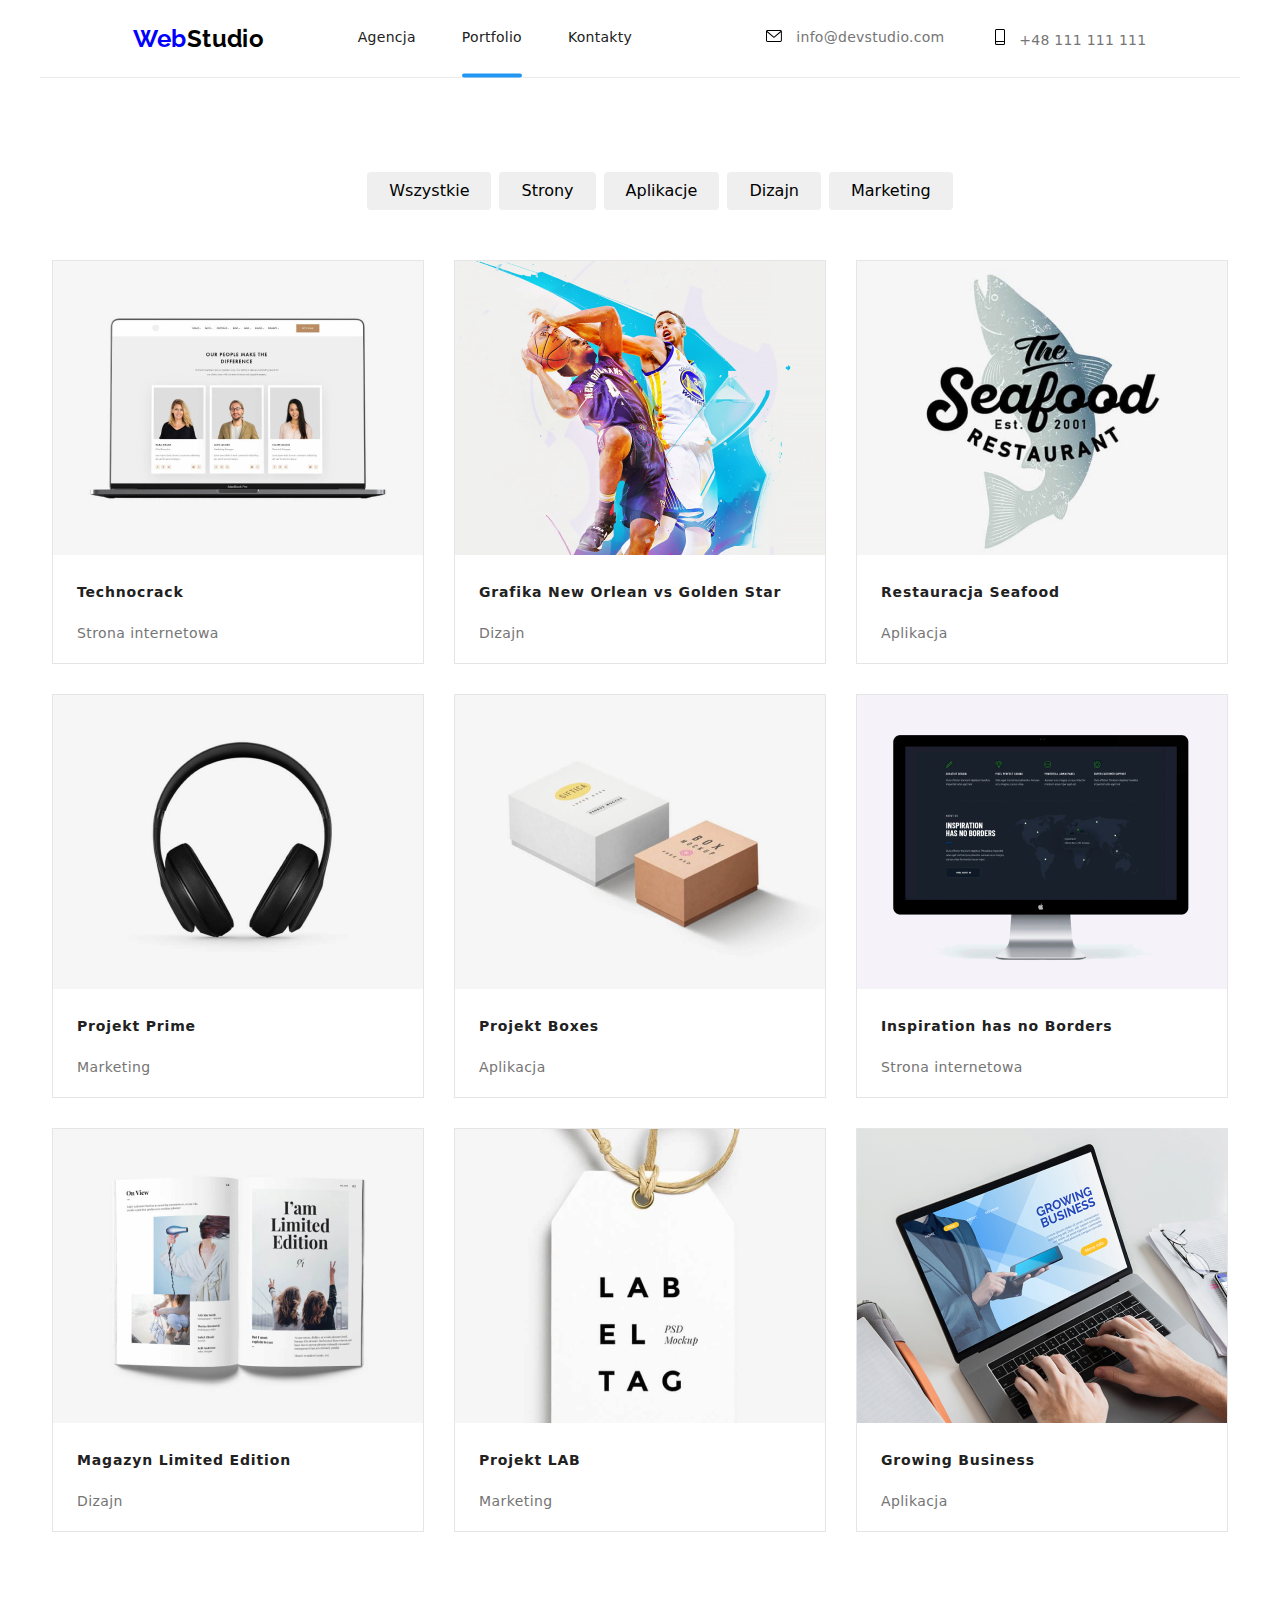
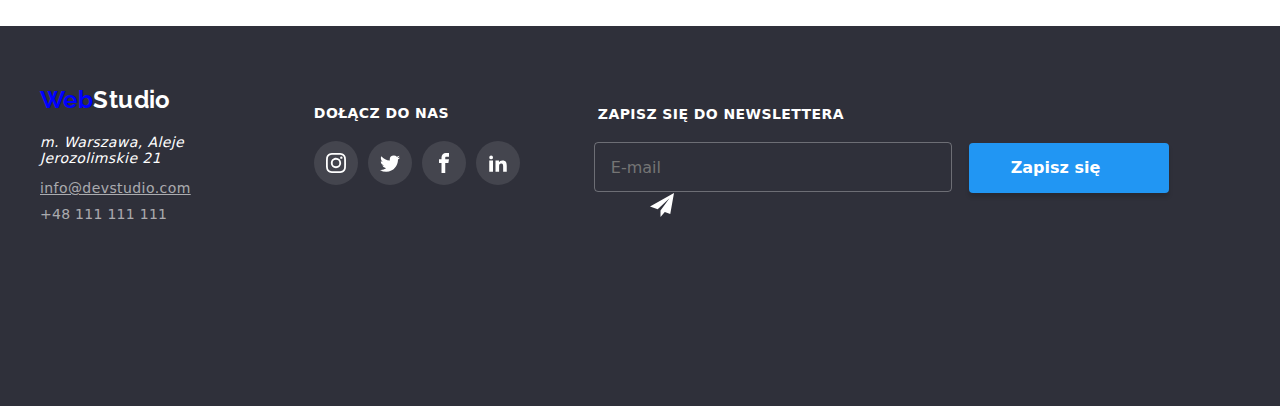
==== portfolio.html @ 758ba637 "Add files via upload" ====
<!DOCTYPE html>
<html lang="pl-PL">
    <head>
        <meta charset="UTF-8" />
        <meta http-equiv="X-UA-Compatible" content="IE=edge" />
        <meta name="viewport" content="width=device-width, initial-scale=1.0" />
        <link href="./css/styles.css" rel="stylesheet" />
        <title>Portfolio</title>
        <link rel="preconnect" href="https://fonts.googleapis.com">
        <link rel="preconnect" href="https://fonts.gstatic.com" crossorigin>
        <link href="https://fonts.googleapis.com/css2?family=Raleway:wght@700&family=Roboto:wght@400;500;700;900&display=swap" rel="stylesheet">
        <link rel="stylesheet" href="./css/modern-normalize.css">
    </head>
    <body>
        <header class="header-container container">
            <a href="index.html" class="Logo"> <span>Web</span>Studio</a>
            <nav class="nav-container">
            <ul class="nav-container-list">
                    <li><a class="site-nav" href="index.html">Agencja</a></li>
                    <li><a class="site-nav active" href="portfolio.html">Portfolio</a></li>
                    <li><a class="site-nav" href="contacts.html">Kontakty</a></li>
                </ul>
            </nav>
            <ul class="nav-container-contact">
                    <li><a class="contact" href="mailto:info@devstudio.com">
                        <svg class="contact-icon" width="16" height="12">
                            <use xlink:href="./images/icons.svg#icon-envelope"></use>
                        </svg>
                    info@devstudio.com</a></li>
                    <li><a class="contact" href="tel:+48111111111">
                        <svg class="contact-icon" width="10" height="16">
                            <use xlink:href="./images/icons.svg#icon-smartphone"></use>
                        </svg>
                    +48 111 111 111</a></li>
                </ul>
        </header>
        <main>
            <section>
            <div class="container">
            <ul class="nav-button-container-list">
                <li><button class="nav-button" type="button">Wszystkie</button></li>
                <li><button class="nav-button" type="button">Strony</button></li>
                <li><button class="nav-button" type="button">Aplikacje</button></li>
                <li><button class="nav-button" type="button">Dizajn</button></li>
                <li><button class="nav-button" type="button">Marketing</button></li>
            </ul>
            </div>
            </section>
            <section>
                <div class="container">
                <ul class="card-container-list">
                    <li class="card">
                        <div class="card-description">
                            <div class="card-animation">
                              <p>
                                Technocrack jest popularną<br />
                                platformą wykorzystywaną do<br />
                                rozpowszechniania koronawirusa.<br />
                                Firmy wykorzystują tę platformę do<br />
                                celów szpiegowskich i ataków na<br />
                                niezabezpieczone serwery <br />konkurencji
                              </p>
                            </div>
                          </div>
                        <img src="./images/Porftolio1.jpg" alt="Making a difference" width="370" height="294" />
                        <h4 class="little-picture-header">Technocrack</h4>
                        <p class="card-text">Strona internetowa</p>
                    </li>
                    <li class="card">
                        <div class="card-description">
                            <div class="card-animation">
                              <p>
                                Technocrack jest popularną<br />
                                platformą wykorzystywaną do<br />
                                rozpowszechniania koronawirusa.<br />
                                Firmy wykorzystują tę platformę do<br />
                                celów szpiegowskich i ataków na<br />
                                niezabezpieczone serwery <br />konkurencji
                              </p>
                            </div>
                          </div>
                        <img src="./images/Portfolio2.jpg" alt="Guys playin basketball" width="370" height="294"/>
                        <h4 class="little-picture-header">Grafika New Orlean vs Golden Star</h4>
                        <p class="card-text">Dizajn</p>
                    </li>
                    <li  class="card">
                        <div class="card-description">
                            <div class="card-animation">
                              <p>
                                Technocrack jest popularną<br />
                                platformą wykorzystywaną do<br />
                                rozpowszechniania koronawirusa.<br />
                                Firmy wykorzystują tę platformę do<br />
                                celów szpiegowskich i ataków na<br />
                                niezabezpieczone serwery <br />konkurencji
                              </p>
                            </div>
                          </div>
                        <img src="./images/Portfolio3.jpg" alt="Banner of a seafood restaurant" width="370" height="294"/>
                        <h4 class="little-picture-header">Restauracja Seafood</h4>
                        <p class="card-text">Aplikacja</p>
                    </li>
                    <li  class="card">
                        <div class="card-description">
                            <div class="card-animation">
                              <p>
                                Technocrack jest popularną<br />
                                platformą wykorzystywaną do<br />
                                rozpowszechniania koronawirusa.<br />
                                Firmy wykorzystują tę platformę do<br />
                                celów szpiegowskich i ataków na<br />
                                niezabezpieczone serwery <br />konkurencji
                              </p>
                            </div>
                          </div>
                        <img src="./images/Portfolio4.jpg" alt="Picture of headphones" width="370" height="294"/>
                        <h4 class="little-picture-header">Projekt Prime</h4>
                        <p class="card-text">Marketing</p>
                    </li>
                    <li  class="card">
                        <div class="card-description">
                            <div class="card-animation">
                              <p>
                                Technocrack jest popularną<br />
                                platformą wykorzystywaną do<br />
                                rozpowszechniania koronawirusa.<br />
                                Firmy wykorzystują tę platformę do<br />
                                celów szpiegowskich i ataków na<br />
                                niezabezpieczone serwery <br />konkurencji
                              </p>
                            </div>
                          </div>
                        <img src="./images/Portfolio5.jpg" alt="Picture of two boxes" width="370" height="294"/>
                        <h4 class="little-picture-header">Projekt Boxes</h4>
                        <p class="card-text">Aplikacja</p>
                    </li>
                    <li  class="card">
                        <div class="card-description">
                            <div class="card-animation">
                              <p>
                                Technocrack jest popularną<br />
                                platformą wykorzystywaną do<br />
                                rozpowszechniania koronawirusa.<br />
                                Firmy wykorzystują tę platformę do<br />
                                celów szpiegowskich i ataków na<br />
                                niezabezpieczone serwery <br />konkurencji
                              </p>
                            </div>
                          </div>
                        <img src="./images/Portfolio6.jpg" alt="Motivational quote display on a screen" width="370" height="294"/>
                        <h4 class="little-picture-header">Inspiration has no Borders</h4>
                        <p class="card-text">Strona internetowa</p>
                    </li>
                    <li  class="card">
                        <div class="card-description">
                            <div class="card-animation">
                              <p>
                                Technocrack jest popularną<br />
                                platformą wykorzystywaną do<br />
                                rozpowszechniania koronawirusa.<br />
                                Firmy wykorzystują tę platformę do<br />
                                celów szpiegowskich i ataków na<br />
                                niezabezpieczone serwery <br />konkurencji
                              </p>
                            </div>
                          </div>
                        <img src="./images/Portfolio7.jpg" alt="Picture of a magazine" width="370" height="294"/>
                        <h4 class="little-picture-header">Magazyn Limited Edition</h4>
                        <p class="card-text">Dizajn</p>
                    </li>
                    <li  class="card">
                        <div class="card-description">
                            <div class="card-animation">
                              <p>
                                Technocrack jest popularną<br />
                                platformą wykorzystywaną do<br />
                                rozpowszechniania koronawirusa.<br />
                                Firmy wykorzystują tę platformę do<br />
                                celów szpiegowskich i ataków na<br />
                                niezabezpieczone serwery <br />konkurencji
                              </p>
                            </div>
                          </div>
                        <img src="./images/Portfolio8.jpg" alt="Picture of a label tag" width="370" height="294"/>
                        <h4 class="little-picture-header">Projekt LAB</h4>
                        <p class="card-text">Marketing</p>
                    </li>
                    <li  class="card">
                        <div class="card-description">
                            <div class="card-animation">
                              <p>
                                Technocrack jest popularną<br />
                                platformą wykorzystywaną do<br />
                                rozpowszechniania koronawirusa.<br />
                                Firmy wykorzystują tę platformę do<br />
                                celów szpiegowskich i ataków na<br />
                                niezabezpieczone serwery <br />konkurencji
                              </p>
                            </div>
                          </div>
                        <img src="./images/Portfolio9.jpg" alt="Picutre of a man typing sth on his laptop" width="370" height="294"/>
                        <h4 class="little-picture-header">Growing Business</h4>
                        <p class="card-text">Aplikacja</p>
                    </li>
                </ul>
                </div>
            </section>
        </main>
            <footer class="footer-container">
                <div class="footer-container-list container">
                    <div class="footer-adress-container">
                <a class="Logo footer-logo" href="index.html"><span>Web</span>Studio</a>
                    <address class="footer-adress-text">m. Warszawa, Aleje Jerozolimskie 21</address>
                    <ul class="footer-contacts">
                        <li><a class="email-contact" href="mailto:info@devstudio.com">info@devstudio.com</a></li>
                        <li><a class="contact" href="tel:+48111111111">+48 111 111 111</a></li>
                    </ul>
                    </div>
                <div class="footer-icons-container">
                    <h4 class="footer-icons-header">DOŁĄCZ DO NAS</h4>
                <ul class="footer-icons-list">
                    <li>
                        <svg class="footer-icon" width="44" height="44">
                            <use xlink:href="./images/icons.svg#icon-instagram"
                            width="20"
                            height="20"
                            x="12"
                            y="12"></use>
                        </svg>
                    </li>
                    <li>
                        <svg class="footer-icon" width="44" height="44">
                            <use xlink:href="./images/icons.svg#icon-twitter"
                            width="20"
                            height="20"
                            x="12"
                            y="12"></use>
                        </svg>
                    </li>
                    <li>
                        <svg class="footer-icon" width="44" height="44">
                            <use xlink:href="./images/icons.svg#icon-facebook"
                            width="20"
                            height="20"
                            x="12"
                            y="12"></use>
                        </svg>
                    </li>
                    <li>
                        <svg class="footer-icon" width="44" height="44">
                            <use xlink:href="./images/icons.svg#icon-linkedin"
                            width="20"
                            height="20"
                            x="12"
                            y="12"></use>
                        </svg>
                    </li>
                </ul>
            </div>
            <div>
                <h4 class="sign-up-header">ZAPISZ SIĘ DO NEWSLETTERA</h4>
                <input type="text" class="sign-up" placeholder="E-mail"/>
                <button type="submit" class="sign-up-button">Zapisz się</button>
                <svg class="sing-up-svg">
                    <use xlink:href="./images/icons.svg#icon-send"
                    width="24"
                    height="24"
                    x="130"
                    y=""
                    ></use>
                </svg>
                
        </div>
    </footer>
</body>
</html>
---- css/styles.css ----
:root {
    --blue:#2196F3 ;
    --black:#000000 ;
    --white:#FFFFFF ; 
    --main-text-color:#757575 ;
    --background-grey:#2F303A ; 
    --header-black:#212121 ; 
    --background-white:#F5F4FA ; /* button background */
    --main-background-white:#E5E5E5 ;
    --footer-link:rgba(255, 255, 255, 0.6);
    --icon-fill:#AFB1B8;
    --footer-icon:rgba(255, 255, 255, 0.1);
    --icon-border:#AFB1B8;
}

body {
    font-family:"Roboto", "Raleway", sans-serif ;
    color:var(--main-text-color);
    font-size:14px;
    letter-spacing: 0.03em;
}
.Logo{
    color:#000000;
    font-family: Raleway;
    font-size: 24px;
    font-weight: 700;
    line-height: 1.173;
    text-decoration: none;
}
.Logo>span {
    color:blue;
}
.blue-text{
    color: var(--blue);
}
ul {
    list-style: none;
}
.site-nav{
    font-weight: 500;
    color:var(--header-black);
    letter-spacing:0.02em;
    text-decoration: none;
    line-height: 1.2;
    transition: 250ms cubic-bezier(0.4, 0, 0.2, 1);
}
.site-nav:hover, .site-nav:focus {
    color:var(--blue);
}
.active::after {
    content:"";
    display: block;
    width:100%;
    height:4px;
    background-color: var(--blue);
    border-radius: 2px;
    bottom: 0;
    left:0;
    transform: translateY(28.5px);
}
.contact {
    color: var(--main-text-colormain-text-color);
    font-weight: 500;
    letter-spacing: 00.02em;
    text-decoration:none;
    line-height: 1.172;
    transition: 250ms cubic-bezier(0.4, 0, 0.2, 1);
}
.contact:hover,.contact:focus, .contact-icon:hover,.contact-icon:focus {
    color:var(--blue);
    fill:var(--blue)
}
.contact-icon{
    margin-right: 10px;
}
.main-background-container{
        text-align: center;
        padding: 200px;
        max-width: 1600px;
        width: 100%;
        height: 600px;
        height: auto;
        background-image: linear-gradient(rgba(47, 48, 58, 0.4),rgba(47, 48, 58, 0.4)),url("../images/backgroundimg.jpg");
        justify-content: center;
        align-items: center;
        flex-direction: column;
        box-sizing: border-box;
        margin: auto;
}
.main-header{
    text-align: center;
    font-weight: 900;
    color:var(--white);
    font-size: 44px;
    letter-spacing:0.06em ;
    line-height:1.364;

}
.main-button{

    cursor: pointer;
    font-size:16px ;
    font-weight:700 ;
    border-radius: 4px;
    text-align: center;
    line-height: 1.875;
    color: var(--white);
    background-color: var(--blue);
    border: none;
    letter-spacing: 00.06em;
    width: 200px;
    height: 50px;
    }
.lorem-text-container{
    display: flex;
    justify-content: center;
    flex-direction: row;
    gap: 30px;
    padding: 0;
    margin: 0;
}
.little-header{
    font-weight: 700;
    color:var(--header-black);
    line-height: 1.172;
}
.little-header-text {
    line-height: 1.714;
}
.process-description{
    text-align: center;
    color: var(--white);
    font-weight: 700;
    background-color: rgba(47, 48, 58, 0.8);
    height: 70px;
    position: relative;
    padding: 27px 0;
    top: -72px;
}
.team-container-background{
    background-color: var(--background-white);
    padding:0;  
    align-items: center;
}
.team-container{
    width:100%;
    height: 708px;
    align-items: center;
    flex-direction: column;
}
.team-header{
    text-align: center;
    font-weight: 700;
    font-size: 36px;
    color:var(--header-black);
    line-height:1.171;
    margin: 0 0 50px 0;
    justify-content:center;
}
.required-padding{
    padding-top: 94px;
}
.team-list{
    display: flex;
    flex-direction: row;
    justify-content: center;
    padding-left:0;
    gap:30px;
}
.team-list-figure{
    margin:0;
}
.team-card{
    box-shadow: 0px 1px 3px rgba(0, 0, 0, 0.12), 0px 1px 1px rgba(0, 0, 0, 0.14), 0px 2px 1px rgba(0, 0, 0, 0.2);
    border-radius: 0px, 0px, 4px,4px;
    text-align: center;
    margin: 0;
    background-color: var(--white);

}
.team-card-proffesions{
    line-height: 1.1875;
    font-size: 16px;
    margin:0 0 16px 0;
}
.team-icons{
    gap: 10px;
    display: flex;
    margin-bottom: 30px;
    justify-content: center;
}
.team-icon{
    width: 44px;
    height: 44px;
    background-color: var(--white);
    border-radius: 50%;
    fill: var(--icon-fill);
    justify-content: center;
    transition: 250ms cubic-bezier(0.4, 0, 0.2, 1);
}
.team-icon:hover,.team-icon:focus{
    fill: var(--white);
    cursor: pointer;
    background-color: var(--blue);
}
.name-header{
    font-weight: 500;
    font-size:16px ;
    color:var(--header-black);
    line-height: 1.171;
}
.nav-button{
    cursor: pointer;
    font-size:16px ;
    font-weight:500 ;
    border-radius: 4px;
    text-align:center;
    line-height: 1.625;
    border:none;
    padding: 6px 22px;
    transition: 250ms cubic-bezier(0.4, 0, 0.2, 1);
}
.nav-button:hover, .nav-button:focus{
    background-color: var(--blue);
    color:var(--white);
    box-shadow: 0px 3px 1px rgba(0, 0, 0, 0.1), 0px 1px 2px rgba(0, 0, 0, 0.08), 0px 2px 2px rgba(0, 0, 0, 0.12);
}
.little-picture-header {
    display:flex ;
    font-weight: 700;
    color: var(--header-black);
    letter-spacing: 00.06em;
    line-height: 2;
    margin: 20px 0 4px 24px;
    align-items: center;
}
.card-text{
    line-height: 1.875;
    padding: 0 0 0 24px;
    
}
.container{
    width: 1200px;
    margin: 0 auto;
}
.header-container{
    display:flex;
    align-items: center;
    justify-content: space-evenly;
    padding: 25px 0 24px 0;
    flex-direction:row;
    border-bottom: 1px solid #ECECEC;;
}
.nav-container-list{
    display:flex;
    margin:0;
    gap:46px;
    padding: 0;
}
.nav-container-contact{
    display: flex;
    gap: 50px;
    margin-left: auto;
    margin: 0;
}
.nav-button-container-list{
    display:flex;
    justify-content: center;
    gap:8px;
    margin:94px 0 0 0;
}
.card-container-list{
    display:flex;
    flex-wrap:wrap;
    margin-top: 50px;
    margin-bottom: 94px;
    justify-content: center;
    padding:0;
    gap:30px;
}
.card{
    flex-basis:calc((100% -90px)/4);
    background: var(--white);
    border: 1px solid var(--main-background-white);
    height: 404px;
    margin:0;
    transition: 250ms cubic-bezier(0.4, 0, 0.2, 1);
}
.card:focus,.card:hover{
    box-shadow: 0px 1px 1px rgba(0, 0, 0, 0.12), 0px 4px 4px rgba(0, 0, 0, 0.06), 1px 4px 6px rgba(0, 0, 0, 0.16);
}
.card-description{
    text-align: start;
    width: 370px;
    position: absolute;
    overflow: hidden;
    transition: 250ms cubic-bezier(0.4, 0, 0.2, 1);
}
.card-animation{
    display: inline-block;
    background-color: rgba(33, 150, 243, 0.9);
    font-size: 18px;
    line-height: 1.6;
    letter-spacing: 0.03em;
    transition: 250ms cubic-bezier(0.4, 0, 0.2, 1);
    position: relative;
    width: 372px;
    height: 294px;
    color: var(--white);
    padding-left: 24px;
    padding-top: 25px;
    transform: translateY(100%);
}
.card-description:hover .card-animation{
    transform:translateY(0);
}
.clients-container{
    display: flex;
    justify-content: center;
    align-items: center;
    flex-direction:column;

}
.clients-header{
    font-weight: 700;
    font-size: 36px;
    line-height: 42px;
    text-align: center;
    letter-spacing: 0.03em;
    color: var(--header-black);
}
.clients-icons{
    display: flex;
    gap: 30px;
}
.clients-icon{
    border-radius: 4px;
    border: var(--icon-border) solid 1px;
    width: 170px;
    height: 92px;
    fill: var(--icon-fill);
    transition: 250ms cubic-bezier(0.4, 0, 0.2, 1);
}
.clients-icon:hover,.clients-icon:focus {
    fill: var(--blue);
    border: var(--blue) solid 1px;
    cursor: pointer;
}
.clients-icon:hover path,.clients-icon:focus path{
    fill: var(--blue);
}
.footer-container{
    width:100%;
    background-color:var(--background-grey);
    padding: 60px 0;
    display: flex;
}
.footer-container-list{
    display:flex;
    flex-direction: column;
    color: var(--white);
    flex-direction: row;
}
.footer-adress-contaier{
    width:246px;
}
.footer-logo{
    color:var(--white)
}
.footer-adress-text{
    margin: 20px 0 0 0;
}
.footer-contacts{
    padding:0;
    color: var(--footer-link);
}
.footer-contacts li {
    margin: 9px 0 9px 0;
}
.email-contact{
    text-decoration-line: underline;
    color: var(--footer-link)
}
.footer-icons-container{
    display: flex;
    margin: 0;
    flex-direction: column;
}
.footer-icons-header{
    font-style: normal;
    font-weight: 700;
    font-size: 14px;
    line-height: 16px;
    letter-spacing: 0.03em;
    color: var(--white);
    margin-left: 70px;
    margin-bottom: 20px;
}
.footer-icons-list{
    display: flex;
    gap: 10px;
    margin-left: 70px;
    padding: 0;
    margin-top: 0;
}
.footer-icon{
    fill: var(--white);
    background-color: var(--footer-icon);
    border-radius: 50%;
    width: 44px;
    height: 44px;
    transition: 250ms cubic-bezier(0.4, 0, 0.2, 1);
}
.footer-icon:hover,.footer-icon:focus{
    background-color: var(--blue);
    cursor: pointer;
    caret-color: var(--black);
}
.sign-up-header {
    font-weight: 700;
    color: var(--white);
    text-transform: uppercase;
    margin: 20px 0 20px 78px;
    font-weight: 14px;
}
.sign-up-container{
    display: flex;
    flex-direction: row;
}
.sign-up {
    background-color: rgba(0, 0, 0, 0);
    border: solid rgba(255, 255, 255, 0.3) 1px;
    border-radius: 4px;
    width: 358px;
    height: 50px;
    color: rgba(255, 255, 255, 0.6);
    padding: 16px;
    margin-left: 74px;
    font-size: 16px;
    margin-top: 0;
}
.sign-up-button {
    background-color: var(--blue);
    color: var(--white);
    box-shadow: 0px 4px 4px rgba(0, 0, 0, 0.15);
    width: 200px;
    height: 50px;
    align-items: baseline;
    font-size: 16px;
    font-weight: 700;
    border-radius: 4px;
    border-style: none;
    margin-left: 12px;
    text-align: left;
    padding-left: 42px;
    cursor: pointer;
}
.sign-up-btn-text{
    position: absolute;
    align-items: center;
    justify-items: center;
    margin-top: 5px;
}
.sign-up-svg {
    width: 150px;
    height: 24px;
    fill: var(--white);
}
.section{
    margin: 94px 0 94px 0;
}
.backdrop{
    position:fixed;
    left: 0;
    top:0;
    width: 100%;
    height: 100%;
    background-color: rgba(0, 0, 0, 0.2);
    transition: all 250ms ease-in;
}
.modal{
    position: absolute;
    top:50%;
    left: 50%;
    transform: translate(-50%,-50%);
    width:528px;
    min-height: 581px;
    background-color: var(--white);
    display: flex;
    flex-direction: column;
    align-items: center;
    font-size: 12px;
    gap: 10px;
    color: var(--main-text-color);
}
.close-button{
    position: absolute;
    top:8px;
    right: 8px;
    width: 30px;
    height: 30px;
    background-color: var(--white);
    border: 1px solid rgba(0, 0, 0, 0.1);
    border-radius: 50%;
    cursor: pointer;
}
.is-hidden{
    opacity: 0;
    visibility: hidden;
    pointer-events:none;
    transition: all 250ms ease-in;
}
.form-header{
    font-style: normal;
    font-weight: 700;
    font-size: 20px;
    line-height: 1.172;
    color: var(--header-black);
    margin: 40px 0 20px 0;
}
.form-input{
    width: 448px;
    height: 40px;
    display: block;
    margin: 4px 0 0 0;
    border-radius: 4px;
    border: rgba(33, 33, 33, 0.2) 1px solid;
    padding: 0 0 0 30px;
    transition: 250ms cubic-bezier(0.4, 0, 0.2, 1);
}
.form-input-description:hover>.form-input,
.form-input-description:focus>.form-input {
    border: var(--blue) 1px solid;
    box-shadow: none;
    outline: none;
}
.form-input-description:hover>.form-icons,
.form-input-description:focus>.form-icons {
    fill: var(--blue); 
} 
.comment{
    resize: none;
    width: 448px;
    height: 120px;
    padding: 12px 16px;
    border-radius: 4px;
    transition: 250ms cubic-bezier(0.4, 0, 0.2, 1);
}
.comment:hover,
.comment:focus,
.comment:active {
    border: var(--blue) 1px solid;
    box-shadow: none;
    outline: none;
}
.form-icons {
    fill: var(--notblack);
    width: 15px;
    height: 13px;
    position: absolute;
}
.position1{
    top: 125px;
    left: 52px;
}
.position2{
    top: 194px;
    left: 52px;
}
.position3{
    top: 260px;
    left: 52px;
}
.form-svg{
    fill: var(--header-black);
    width: 15px;
    height: 13px;
    position: absolute;
}
.terms-of{
    font-size: 14px;
    padding: 20px 0 30px 0;
}
.check-svg{
    fill: var(--white);
    width: 16px;
    height: 16px;
    position: absolute;
    left: 48px;
    top: 464px;
    z-index: 99;
}
.submit-button{
    background-color: var(--blue);
    border-radius: 4px;
    width: 200px;
    height: 50px;
    border: none;
    color: var(--white);
    font-weight: 700;
    font-size: 16px;
    cursor: pointer;
    margin-bottom: 40px;
}
.submit-button:hover {
    background-color: #1a78c2;
    transition: color 250ms cubic-bezier(0.4, 0, 0.2, 1);
}
.submit-button:active {
    background-color: #135a91;
    transition: color 250ms cubic-bezier(0.4, 0, 0.2, 1);
}
.terms-of input{
    position: absolute;
    opacity: 0;
    height: 0;
    width: 0;
}
.check-text{
    position: absolute;
    cursor: pointer;
    top: 464px;
    left: 48px;
    height: 16px;
    width: 16px;
    border-radius: 4px;
    background-color: var(--white);
    border: var(--header-black) 2px solid;
}
input:checked +.check-svg {
    display: block;
    fill: var(--white);
    border: none;
    background-color: var(--blue);
    border-radius: 3px;
    cursor: pointer;
}
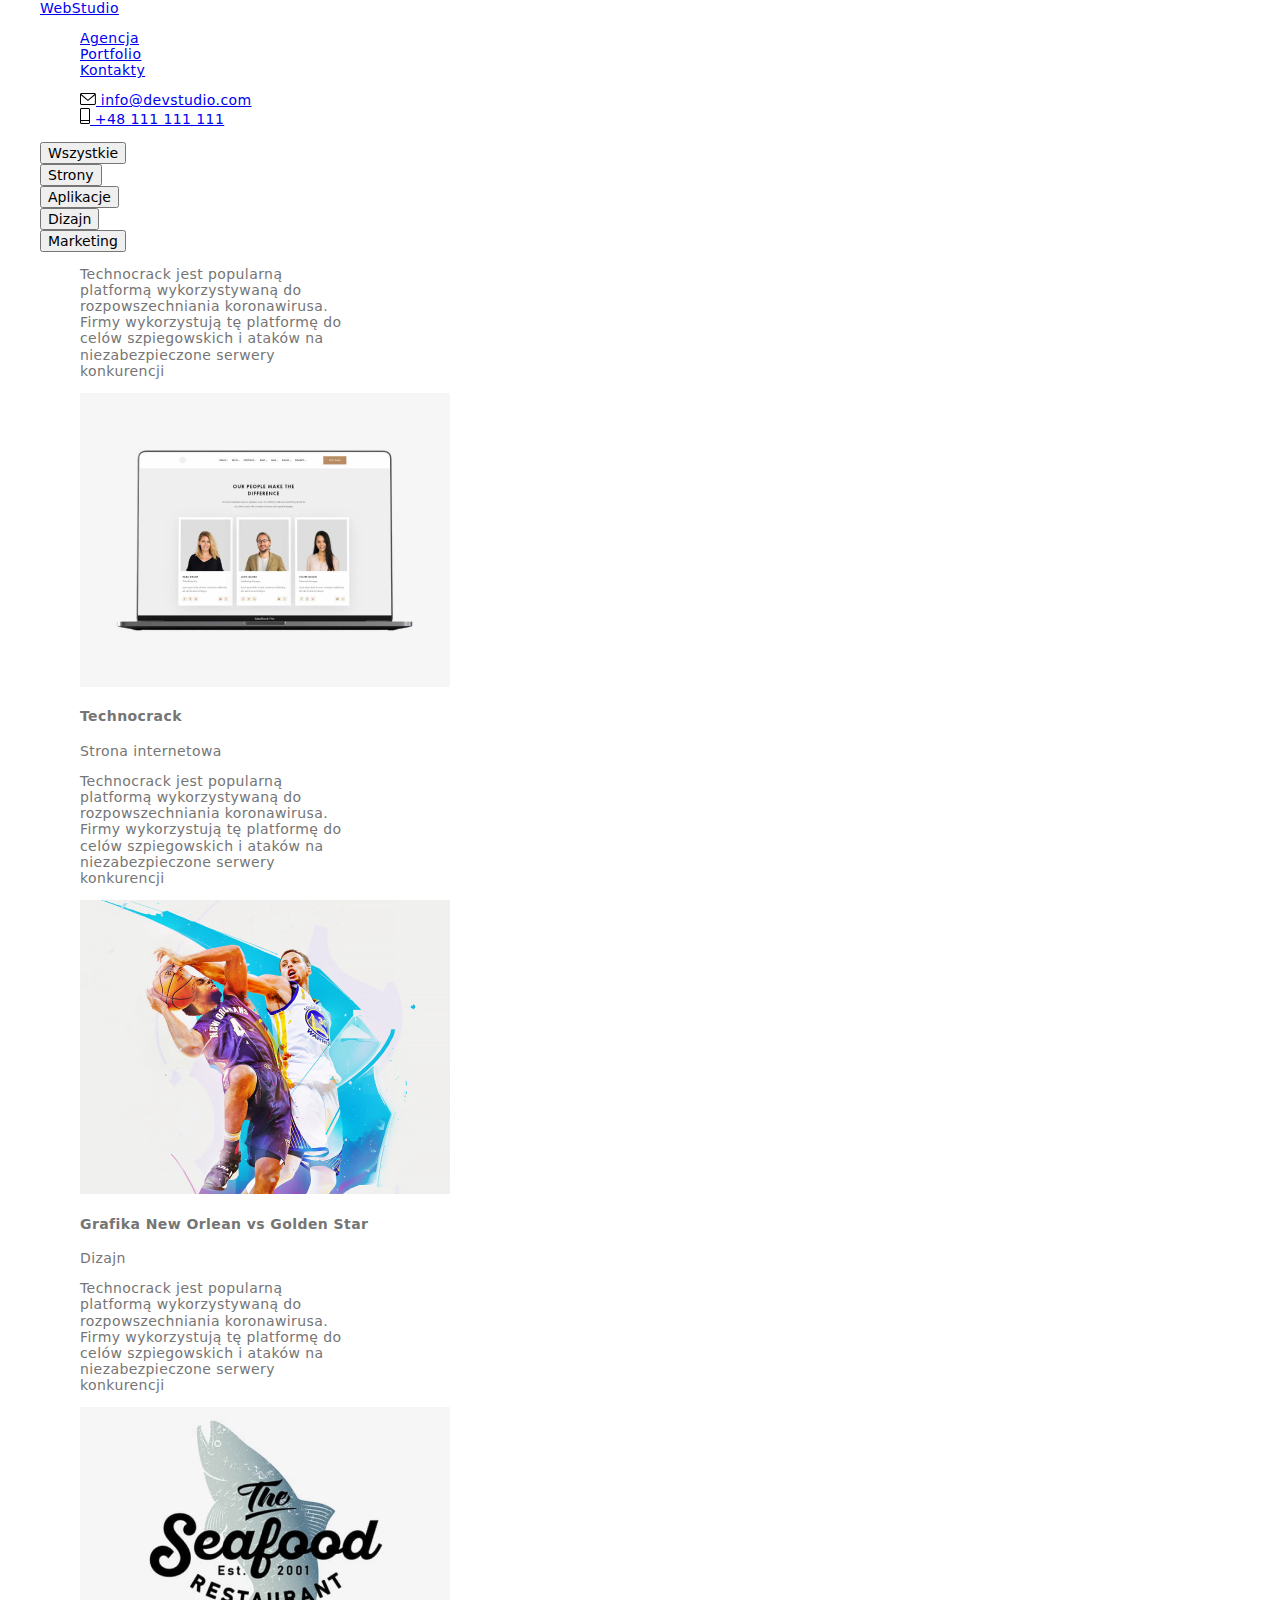
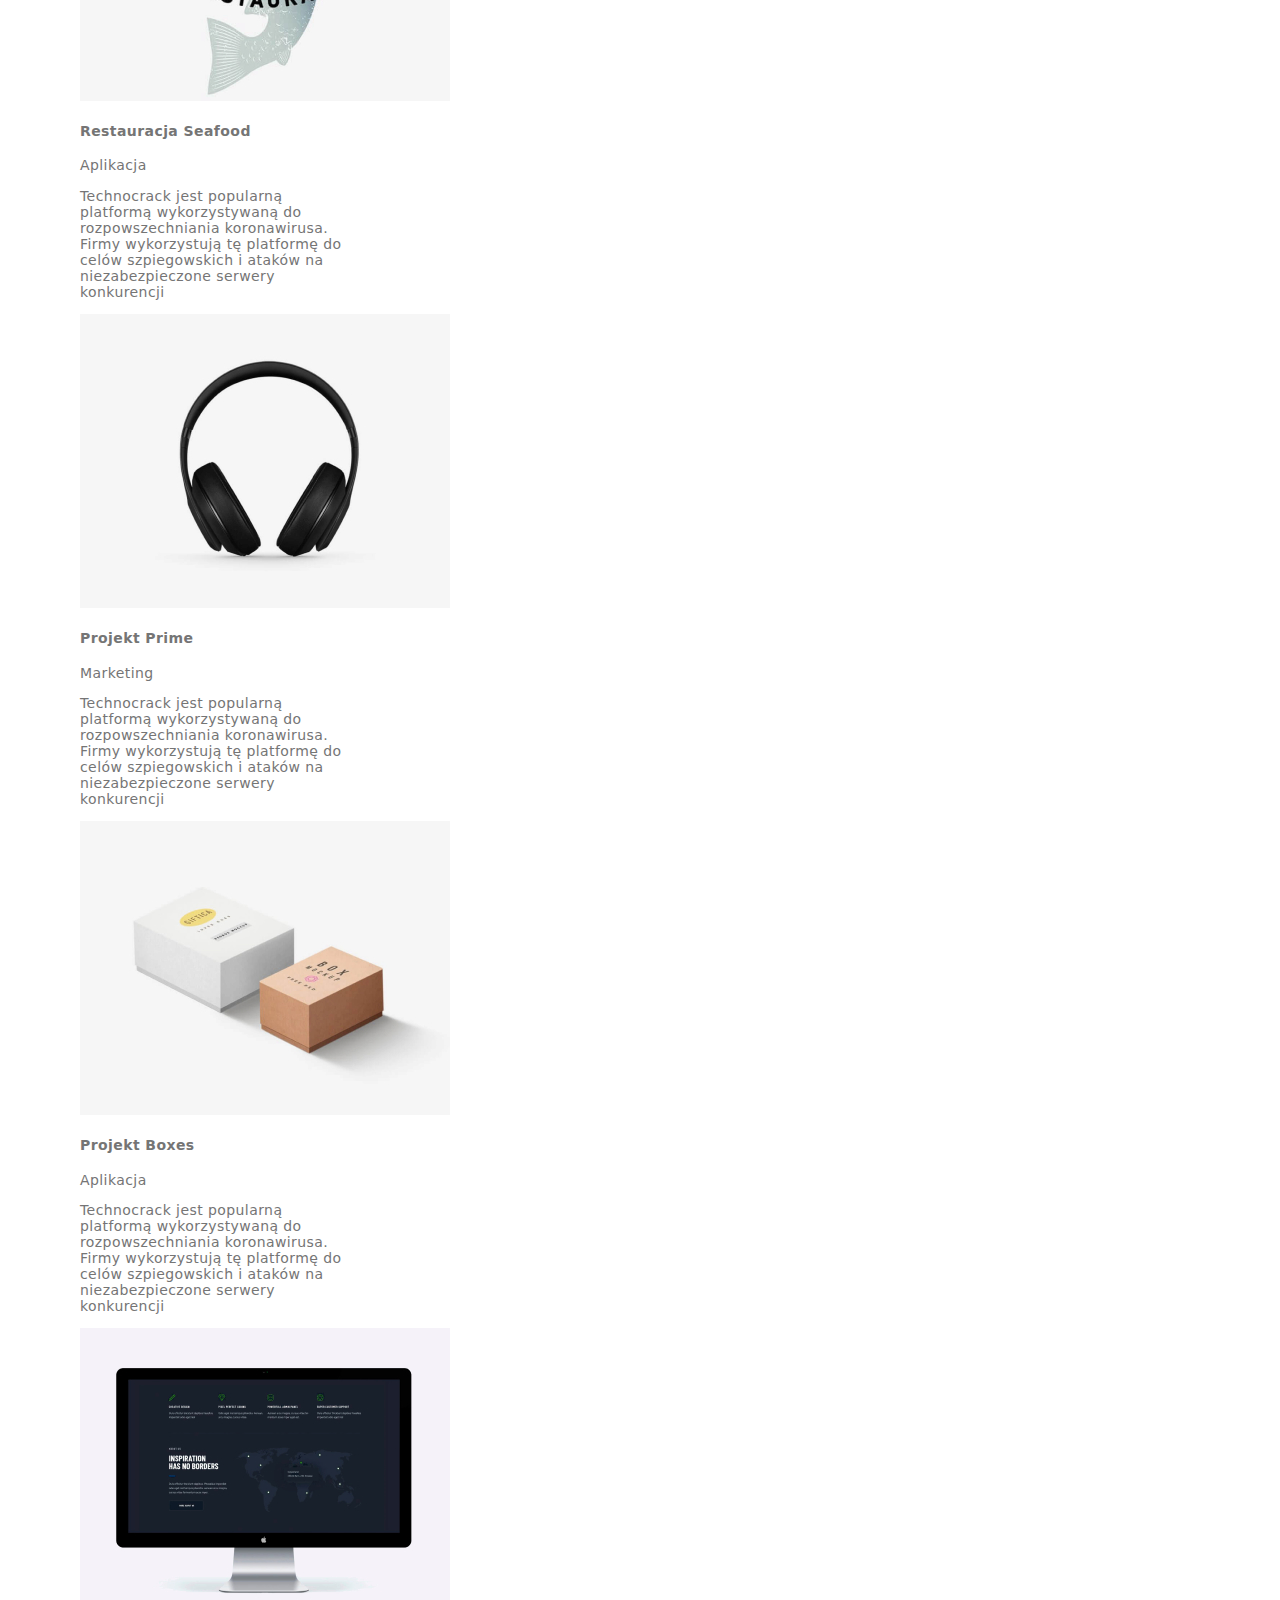
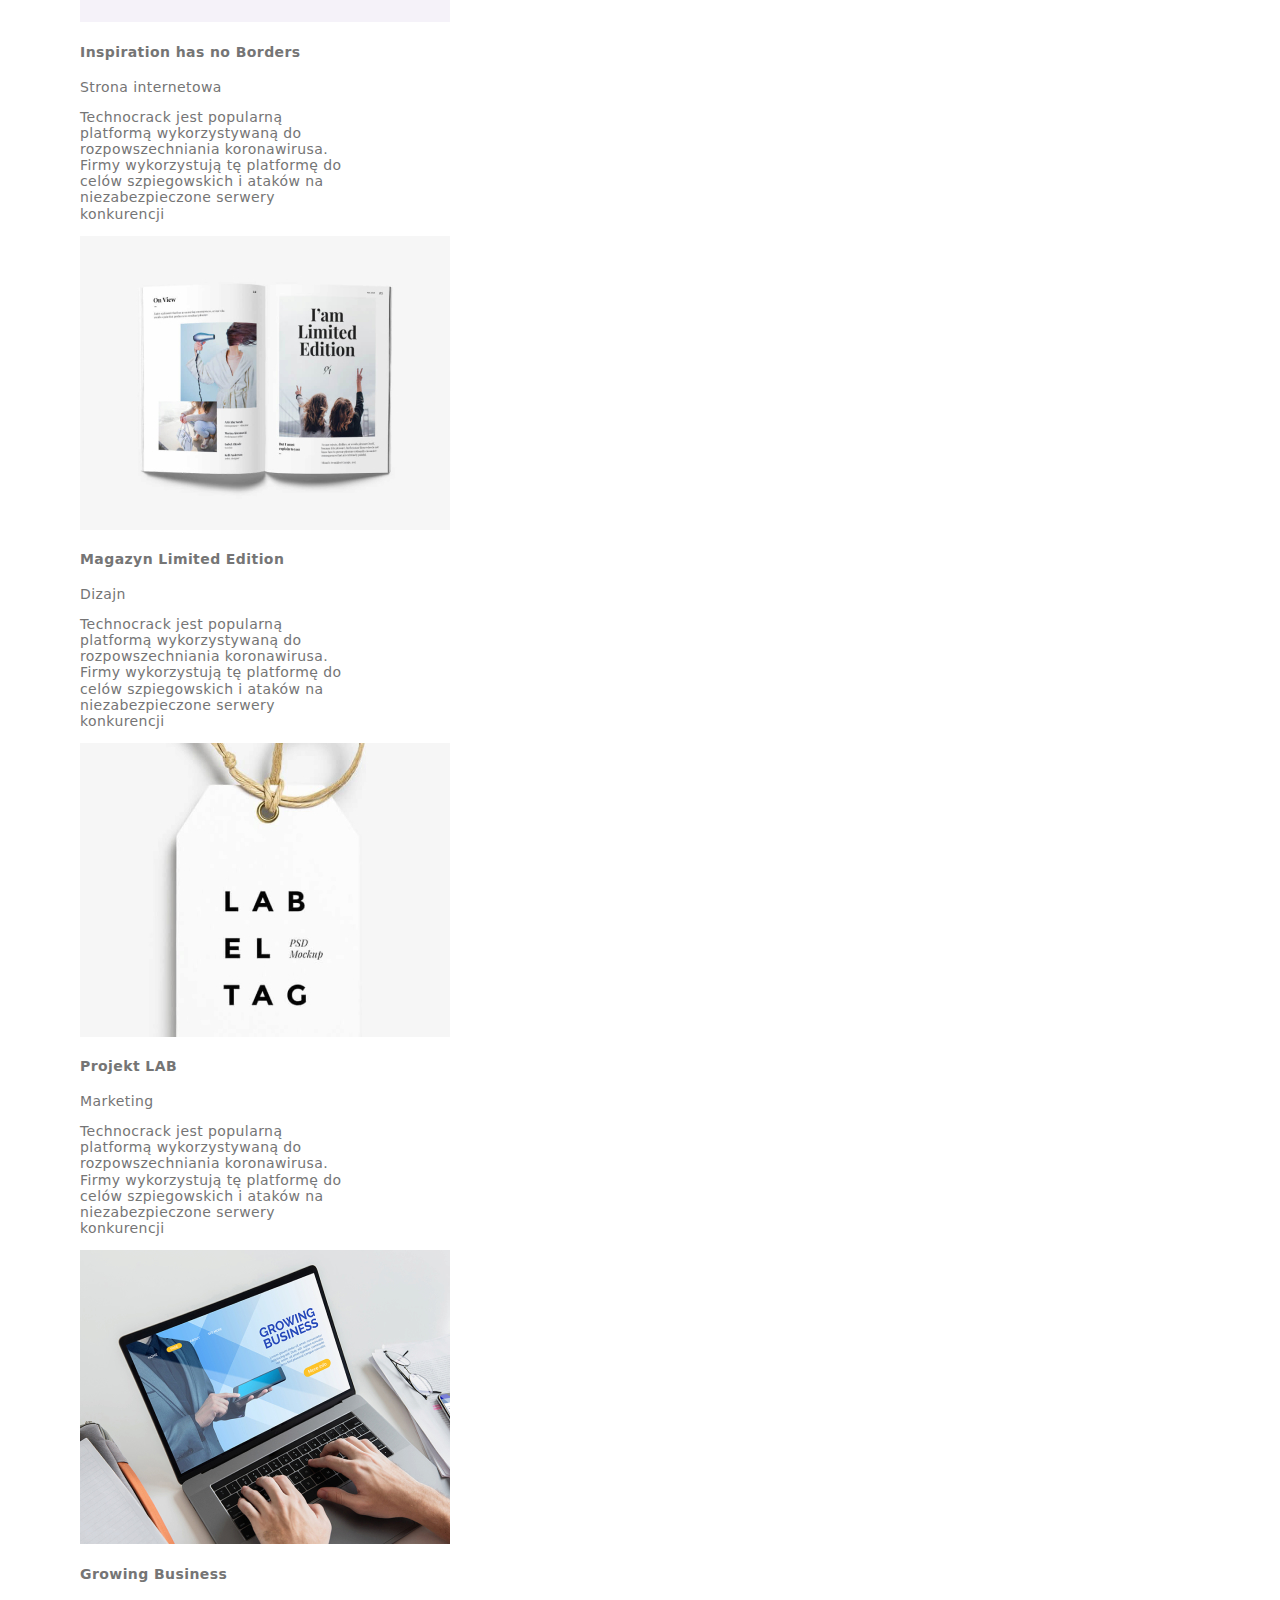
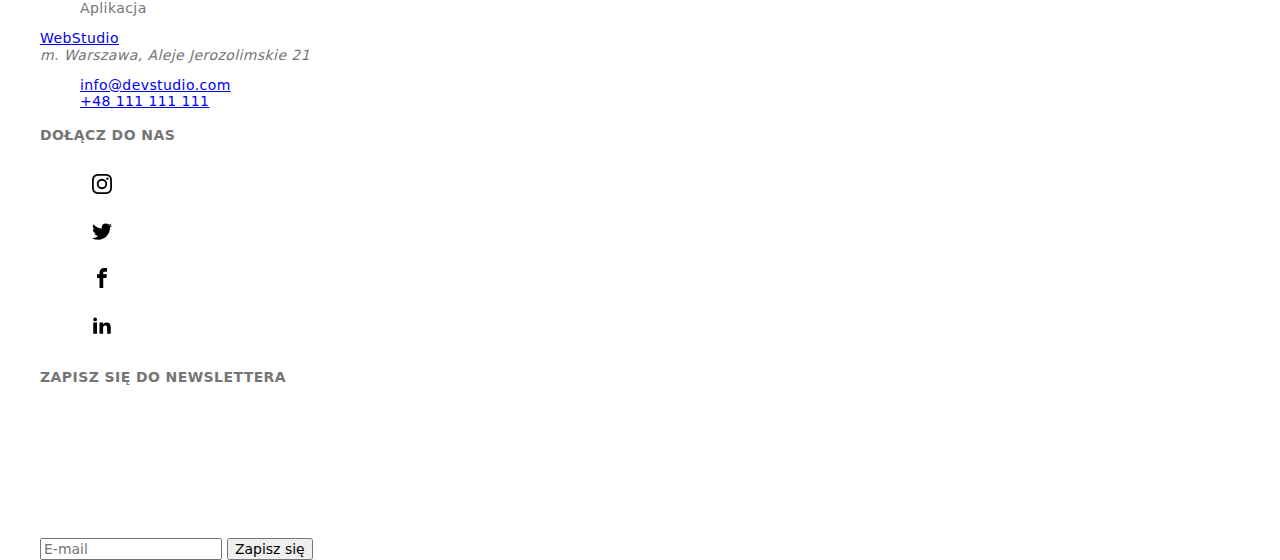
==== commit 0b089f65: "bem" ====
--- a/portfolio.html
+++ b/portfolio.html
@@ -12,46 +12,45 @@
         <link rel="stylesheet" href="./css/modern-normalize.css">
     </head>
     <body>
-        <header class="header-container container">
-            <a href="index.html" class="Logo"> <span>Web</span>Studio</a>
-            <nav class="nav-container">
-            <ul class="nav-container-list">
-                    <li><a class="site-nav" href="index.html">Agencja</a></li>
-                    <li><a class="site-nav active" href="portfolio.html">Portfolio</a></li>
-                    <li><a class="site-nav" href="contacts.html">Kontakty</a></li>
+        <header class="header container">
+            <a href="index.html" class="header__logo logo"> <span>Web</span>Studio</a>
+            <nav>
+            <ul class="header__nav">
+                    <li><a class="header__nav--color" href="index.html">Agencja</a></li>
+                    <li><a class="header__nav--color header--active" href="portfolio.html">Portfolio</a></li>
+                    <li><a class="header__nav--color" href="contacts.html">Kontakty</a></li>
                 </ul>
             </nav>
-            <ul class="nav-container-contact">
-                    <li><a class="contact" href="mailto:info@devstudio.com">
-                        <svg class="contact-icon" width="16" height="12">
+            <ul class="header__contacts">
+                    <li><a class="header__contacts--color" href="mailto:info@devstudio.com">
+                        <svg class="header__icon" width="16" height="12">
                             <use xlink:href="./images/icons.svg#icon-envelope"></use>
                         </svg>
                     info@devstudio.com</a></li>
-                    <li><a class="contact" href="tel:+48111111111">
-                        <svg class="contact-icon" width="10" height="16">
+                    <li><a class="header__contacts--color" href="tel:+48111111111">
+                        <svg class="header__icon" width="10" height="16">
                             <use xlink:href="./images/icons.svg#icon-smartphone"></use>
                         </svg>
                     +48 111 111 111</a></li>
                 </ul>
         </header>
+        <div class="header-border"></div>
         <main>
             <section>
-            <div class="container">
-            <ul class="nav-button-container-list">
-                <li><button class="nav-button" type="button">Wszystkie</button></li>
-                <li><button class="nav-button" type="button">Strony</button></li>
-                <li><button class="nav-button" type="button">Aplikacje</button></li>
-                <li><button class="nav-button" type="button">Dizajn</button></li>
-                <li><button class="nav-button" type="button">Marketing</button></li>
+            <ul class="top-section">
+                <li><button class="top-section__button" type="button">Wszystkie</button></li>
+                <li><button class="top-section__button" type="button">Strony</button></li>
+                <li><button class="top-section__button" type="button">Aplikacje</button></li>
+                <li><button class="top-section__button" type="button">Dizajn</button></li>
+                <li><button class="top-section__button" type="button">Marketing</button></li>
             </ul>
-            </div>
             </section>
             <section>
                 <div class="container">
-                <ul class="card-container-list">
-                    <li class="card">
-                        <div class="card-description">
-                            <div class="card-animation">
+                <ul class="products">
+                    <li class="products__card">
+                        <div class="description-hidden">
+                            <div class="description-visable">
                               <p>
                                 Technocrack jest popularną<br />
                                 platformą wykorzystywaną do<br />
@@ -63,12 +62,12 @@
                             </div>
                           </div>
                         <img src="./images/Porftolio1.jpg" alt="Making a difference" width="370" height="294" />
-                        <h4 class="little-picture-header">Technocrack</h4>
-                        <p class="card-text">Strona internetowa</p>
-                    </li>
-                    <li class="card">
-                        <div class="card-description">
-                            <div class="card-animation">
+                        <h4 class="products__header">Technocrack</h4>
+                        <p class="products__label">Strona internetowa</p>
+                    </li>
+                    <li class="products__card">
+                        <div class="description-hidden">
+                            <div class="description-visable">
                               <p>
                                 Technocrack jest popularną<br />
                                 platformą wykorzystywaną do<br />
@@ -80,12 +79,12 @@
                             </div>
                           </div>
                         <img src="./images/Portfolio2.jpg" alt="Guys playin basketball" width="370" height="294"/>
-                        <h4 class="little-picture-header">Grafika New Orlean vs Golden Star</h4>
-                        <p class="card-text">Dizajn</p>
-                    </li>
-                    <li  class="card">
-                        <div class="card-description">
-                            <div class="card-animation">
+                        <h4 class="products__header">Grafika New Orlean vs Golden Star</h4>
+                        <p class="products__label">Dizajn</p>
+                    </li>
+                    <li  class="products__card">
+                        <div class="description-hidden">
+                            <div class="description-visable">
                               <p>
                                 Technocrack jest popularną<br />
                                 platformą wykorzystywaną do<br />
@@ -97,12 +96,12 @@
                             </div>
                           </div>
                         <img src="./images/Portfolio3.jpg" alt="Banner of a seafood restaurant" width="370" height="294"/>
-                        <h4 class="little-picture-header">Restauracja Seafood</h4>
-                        <p class="card-text">Aplikacja</p>
-                    </li>
-                    <li  class="card">
-                        <div class="card-description">
-                            <div class="card-animation">
+                        <h4 class="products__header">Restauracja Seafood</h4>
+                        <p class="products__label">Aplikacja</p>
+                    </li>
+                    <li  class="products__card">
+                        <div class="description-hidden">
+                            <div class="description-visable">
                               <p>
                                 Technocrack jest popularną<br />
                                 platformą wykorzystywaną do<br />
@@ -114,12 +113,12 @@
                             </div>
                           </div>
                         <img src="./images/Portfolio4.jpg" alt="Picture of headphones" width="370" height="294"/>
-                        <h4 class="little-picture-header">Projekt Prime</h4>
-                        <p class="card-text">Marketing</p>
-                    </li>
-                    <li  class="card">
-                        <div class="card-description">
-                            <div class="card-animation">
+                        <h4 class="products__header">Projekt Prime</h4>
+                        <p class="products__label">Marketing</p>
+                    </li>
+                    <li  class="products__card">
+                        <div class="description-hidden">
+                            <div class="description-visable">
                               <p>
                                 Technocrack jest popularną<br />
                                 platformą wykorzystywaną do<br />
@@ -131,12 +130,12 @@
                             </div>
                           </div>
                         <img src="./images/Portfolio5.jpg" alt="Picture of two boxes" width="370" height="294"/>
-                        <h4 class="little-picture-header">Projekt Boxes</h4>
-                        <p class="card-text">Aplikacja</p>
-                    </li>
-                    <li  class="card">
-                        <div class="card-description">
-                            <div class="card-animation">
+                        <h4 class="products__header">Projekt Boxes</h4>
+                        <p class="products__label">Aplikacja</p>
+                    </li>
+                    <li  class="products__card">
+                        <div class="description-hidden">
+                            <div class="description-visable">
                               <p>
                                 Technocrack jest popularną<br />
                                 platformą wykorzystywaną do<br />
@@ -148,12 +147,12 @@
                             </div>
                           </div>
                         <img src="./images/Portfolio6.jpg" alt="Motivational quote display on a screen" width="370" height="294"/>
-                        <h4 class="little-picture-header">Inspiration has no Borders</h4>
-                        <p class="card-text">Strona internetowa</p>
-                    </li>
-                    <li  class="card">
-                        <div class="card-description">
-                            <div class="card-animation">
+                        <h4 class="products__header">Inspiration has no Borders</h4>
+                        <p class="products__label">Strona internetowa</p>
+                    </li>
+                    <li  class="products__card">
+                        <div class="description-hidden">
+                            <div class="description-visable">
                               <p>
                                 Technocrack jest popularną<br />
                                 platformą wykorzystywaną do<br />
@@ -165,12 +164,12 @@
                             </div>
                           </div>
                         <img src="./images/Portfolio7.jpg" alt="Picture of a magazine" width="370" height="294"/>
-                        <h4 class="little-picture-header">Magazyn Limited Edition</h4>
-                        <p class="card-text">Dizajn</p>
-                    </li>
-                    <li  class="card">
-                        <div class="card-description">
-                            <div class="card-animation">
+                        <h4 class="products__header">Magazyn Limited Edition</h4>
+                        <p class="products__label">Dizajn</p>
+                    </li>
+                    <li  class="products__card">
+                        <div class="description-hidden">
+                            <div class="description-visable">
                               <p>
                                 Technocrack jest popularną<br />
                                 platformą wykorzystywaną do<br />
@@ -182,12 +181,12 @@
                             </div>
                           </div>
                         <img src="./images/Portfolio8.jpg" alt="Picture of a label tag" width="370" height="294"/>
-                        <h4 class="little-picture-header">Projekt LAB</h4>
-                        <p class="card-text">Marketing</p>
-                    </li>
-                    <li  class="card">
-                        <div class="card-description">
-                            <div class="card-animation">
+                        <h4 class="products__header">Projekt LAB</h4>
+                        <p class="products__label">Marketing</p>
+                    </li>
+                    <li  class="products__card">
+                        <div class="description-hidden">
+                            <div class="description-visable">
                               <p>
                                 Technocrack jest popularną<br />
                                 platformą wykorzystywaną do<br />
@@ -199,28 +198,28 @@
                             </div>
                           </div>
                         <img src="./images/Portfolio9.jpg" alt="Picutre of a man typing sth on his laptop" width="370" height="294"/>
-                        <h4 class="little-picture-header">Growing Business</h4>
-                        <p class="card-text">Aplikacja</p>
+                        <h4 class="products__header">Growing Business</h4>
+                        <p class="products__label">Aplikacja</p>
                     </li>
                 </ul>
                 </div>
             </section>
         </main>
-            <footer class="footer-container">
-                <div class="footer-container-list container">
-                    <div class="footer-adress-container">
-                <a class="Logo footer-logo" href="index.html"><span>Web</span>Studio</a>
-                    <address class="footer-adress-text">m. Warszawa, Aleje Jerozolimskie 21</address>
-                    <ul class="footer-contacts">
-                        <li><a class="email-contact" href="mailto:info@devstudio.com">info@devstudio.com</a></li>
-                        <li><a class="contact" href="tel:+48111111111">+48 111 111 111</a></li>
+            <footer class="footer">
+                <div class="footer__container container">
+                    <div class="footer__adress">
+                <a class="footer__logo logo" href="index.html"><span class="footer__logo--color">Web</span>Studio</a>
+                    <address class="footer__text">m. Warszawa, Aleje Jerozolimskie 21</address>
+                    <ul class="footer__links">
+                        <li><a class="footer__link" href="mailto:info@devstudio.com">info@devstudio.com</a></li>
+                        <li><a class="" href="tel:+48111111111">+48 111 111 111</a></li>
                     </ul>
                     </div>
-                <div class="footer-icons-container">
-                    <h4 class="footer-icons-header">DOŁĄCZ DO NAS</h4>
-                <ul class="footer-icons-list">
-                    <li>
-                        <svg class="footer-icon" width="44" height="44">
+                <div>
+                    <h4 class="footer__header">DOŁĄCZ DO NAS</h4>
+                <ul class="footer__icons">
+                    <li>
+                        <svg class="footer__icon" width="44" height="44">
                             <use xlink:href="./images/icons.svg#icon-instagram"
                             width="20"
                             height="20"
@@ -229,7 +228,7 @@
                         </svg>
                     </li>
                     <li>
-                        <svg class="footer-icon" width="44" height="44">
+                        <svg class="footer__icon" width="44" height="44">
                             <use xlink:href="./images/icons.svg#icon-twitter"
                             width="20"
                             height="20"
@@ -238,7 +237,7 @@
                         </svg>
                     </li>
                     <li>
-                        <svg class="footer-icon" width="44" height="44">
+                        <svg class="footer__icon" width="44" height="44">
                             <use xlink:href="./images/icons.svg#icon-facebook"
                             width="20"
                             height="20"
@@ -247,7 +246,7 @@
                         </svg>
                     </li>
                     <li>
-                        <svg class="footer-icon" width="44" height="44">
+                        <svg class="footer__icon" width="44" height="44">
                             <use xlink:href="./images/icons.svg#icon-linkedin"
                             width="20"
                             height="20"
@@ -258,10 +257,10 @@
                 </ul>
             </div>
             <div>
-                <h4 class="sign-up-header">ZAPISZ SIĘ DO NEWSLETTERA</h4>
-                <input type="text" class="sign-up" placeholder="E-mail"/>
-                <button type="submit" class="sign-up-button">Zapisz się</button>
-                <svg class="sing-up-svg">
+                <h4 class="footer__header">ZAPISZ SIĘ DO NEWSLETTERA</h4>
+                <input type="text" class="footer__sign-up" placeholder="E-mail"/>
+                <button type="submit" class="footer__button">Zapisz się</button>
+                <svg class="footer__button--icon">
                     <use xlink:href="./images/icons.svg#icon-send"
                     width="24"
                     height="24"
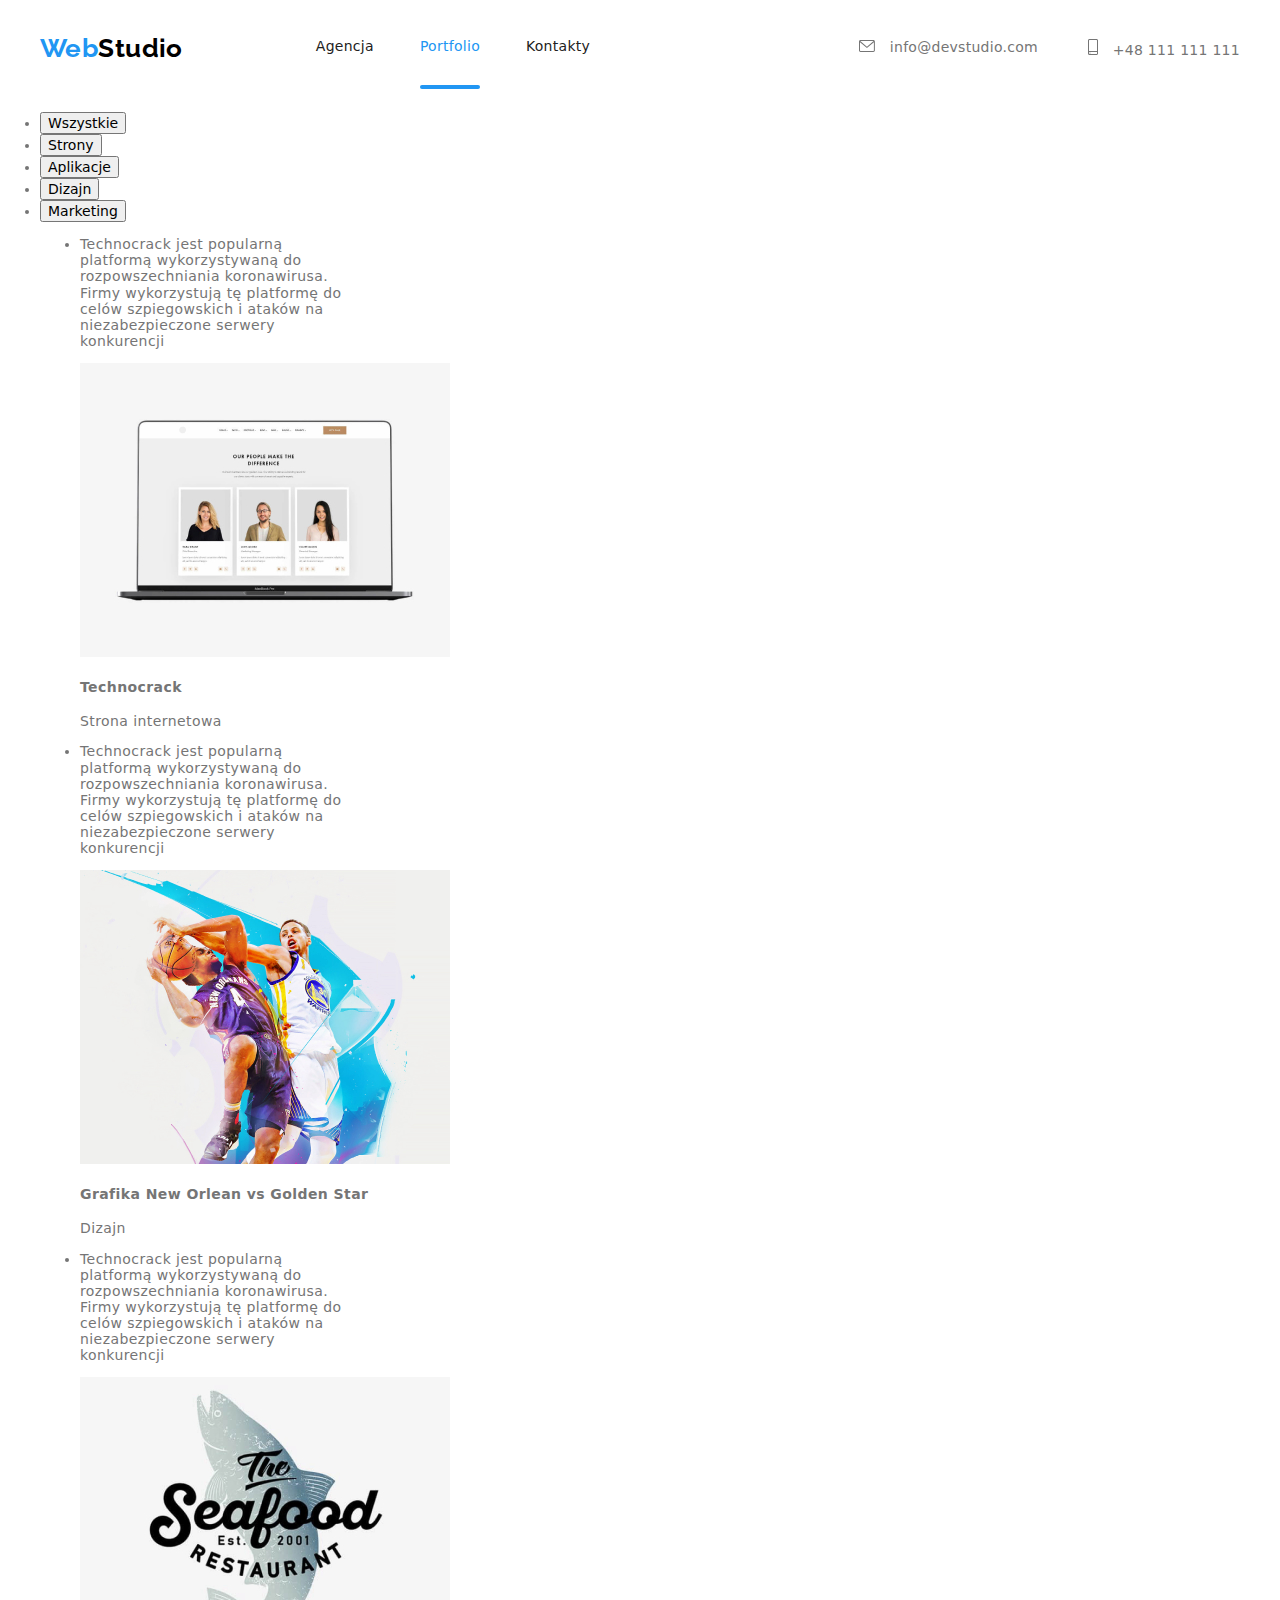
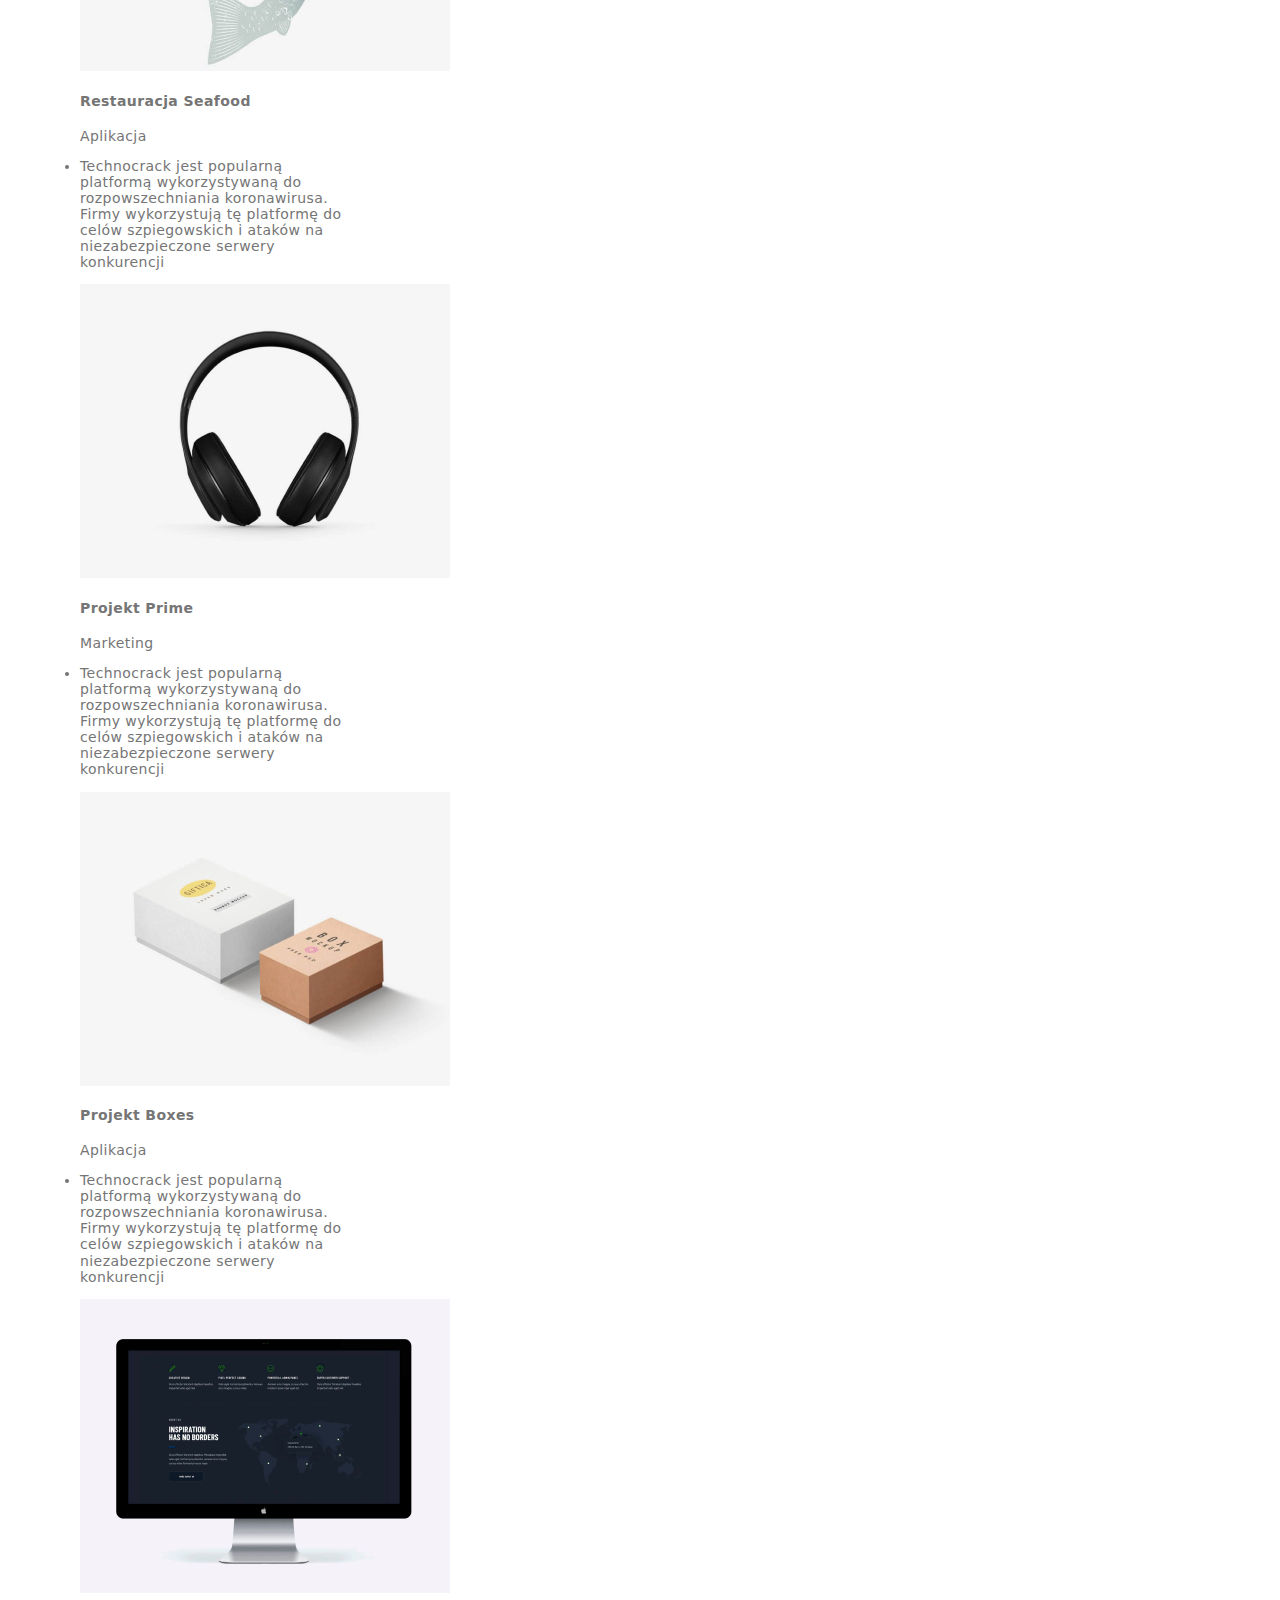
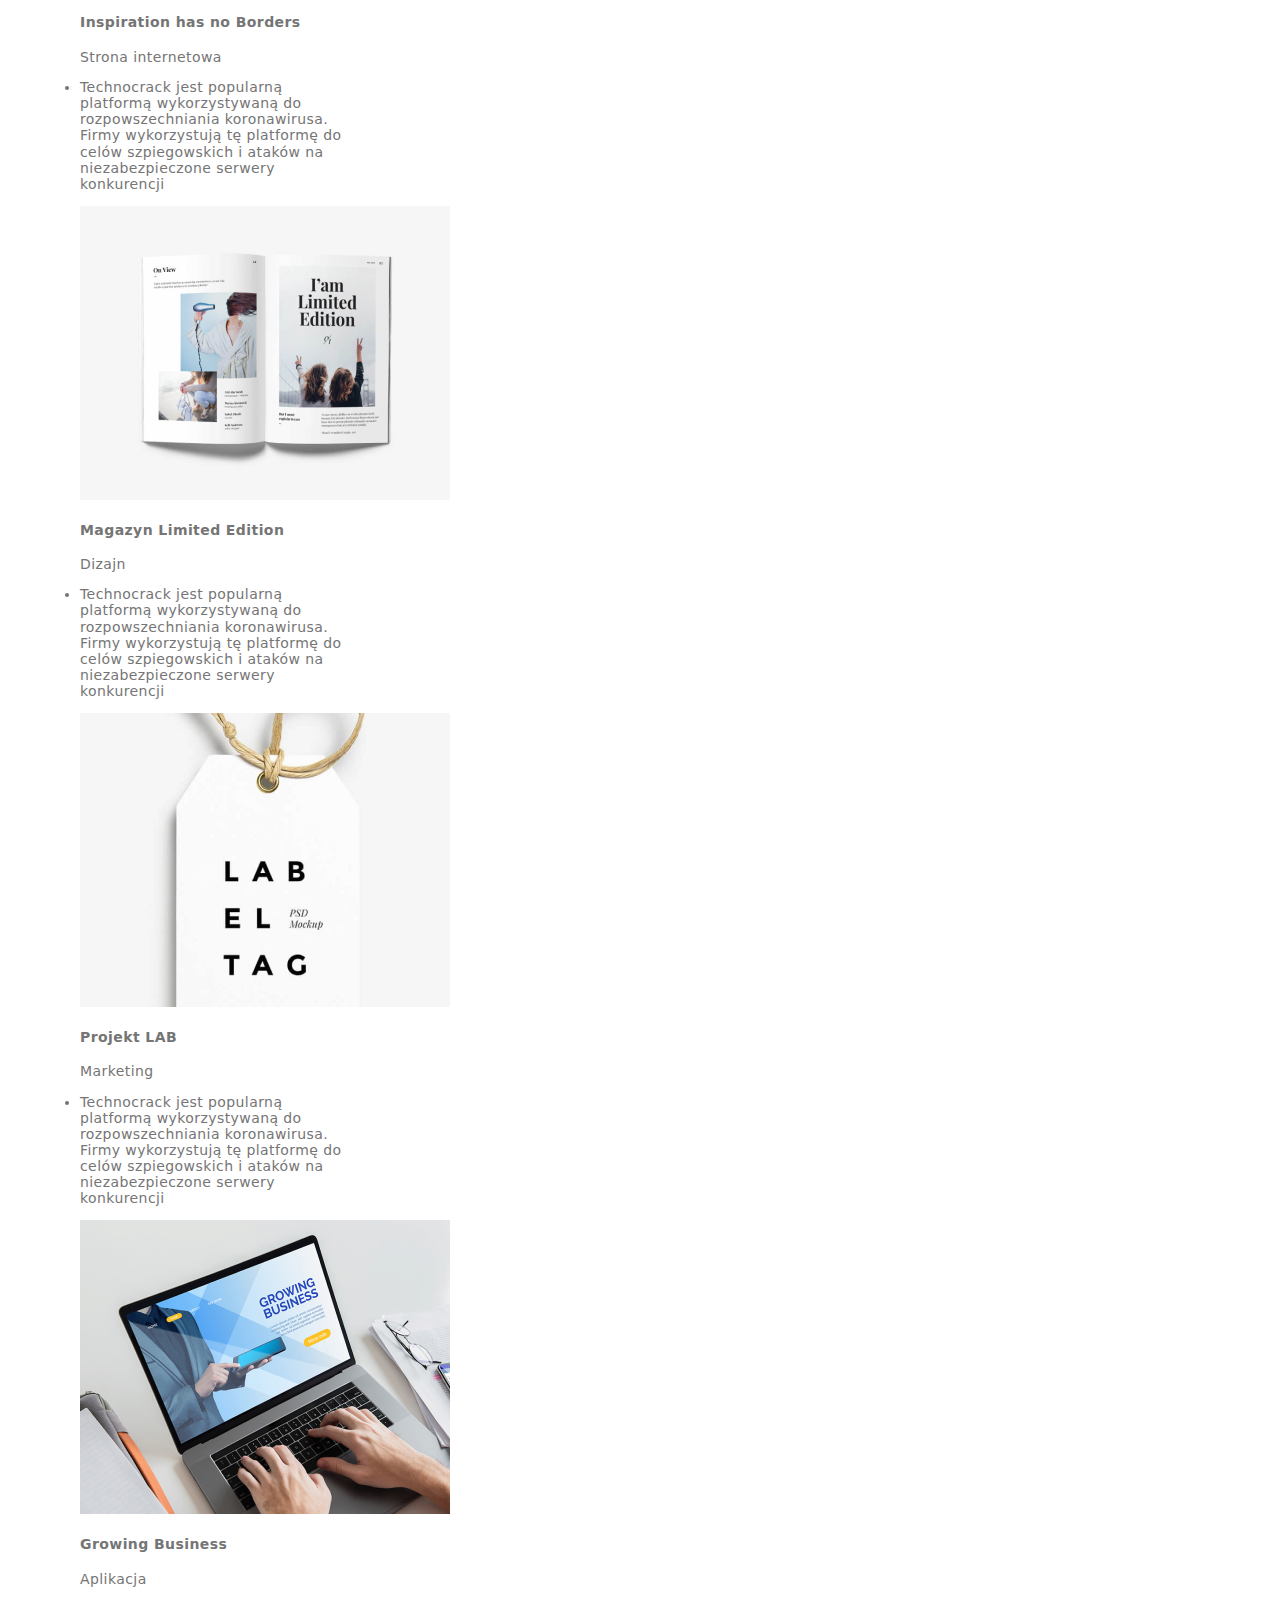
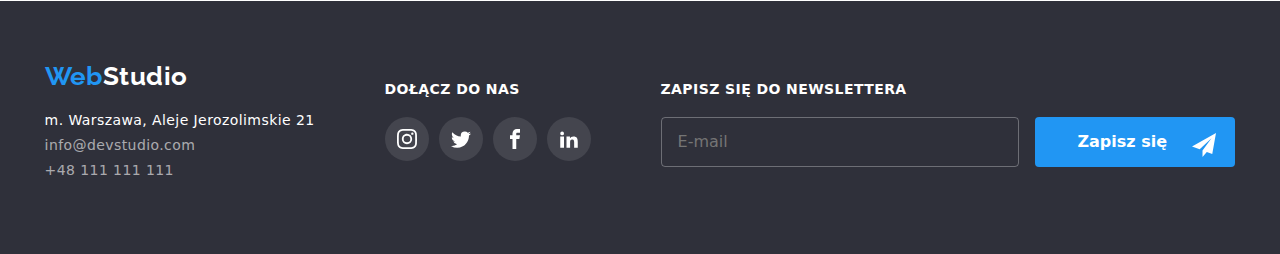
==== commit f4b3afdb: "scss" ====
--- a/portfolio.html
+++ b/portfolio.html
@@ -4,7 +4,7 @@
         <meta charset="UTF-8" />
         <meta http-equiv="X-UA-Compatible" content="IE=edge" />
         <meta name="viewport" content="width=device-width, initial-scale=1.0" />
-        <link href="./css/styles.css" rel="stylesheet" />
+        <link href="./css/main.min.css" rel="stylesheet" />
         <title>Portfolio</title>
         <link rel="preconnect" href="https://fonts.googleapis.com">
         <link rel="preconnect" href="https://fonts.gstatic.com" crossorigin>
@@ -13,7 +13,7 @@
     </head>
     <body>
         <header class="header container">
-            <a href="index.html" class="header__logo logo"> <span>Web</span>Studio</a>
+            <a href="index.html" class="header__logo"> <span class="header__logo--color">Web</span>Studio</a>
             <nav>
             <ul class="header__nav">
                     <li><a class="header__nav--color" href="index.html">Agencja</a></li>
@@ -37,12 +37,12 @@
         <div class="header-border"></div>
         <main>
             <section>
-            <ul class="top-section">
-                <li><button class="top-section__button" type="button">Wszystkie</button></li>
-                <li><button class="top-section__button" type="button">Strony</button></li>
-                <li><button class="top-section__button" type="button">Aplikacje</button></li>
-                <li><button class="top-section__button" type="button">Dizajn</button></li>
-                <li><button class="top-section__button" type="button">Marketing</button></li>
+            <ul class="nav-section">
+                <li><button class="nav-section__button" type="button">Wszystkie</button></li>
+                <li><button class="nav-section__button" type="button">Strony</button></li>
+                <li><button class="nav-section__button" type="button">Aplikacje</button></li>
+                <li><button class="nav-section__button" type="button">Dizajn</button></li>
+                <li><button class="nav-section__button" type="button">Marketing</button></li>
             </ul>
             </section>
             <section>
@@ -207,12 +207,12 @@
         </main>
             <footer class="footer">
                 <div class="footer__container container">
-                    <div class="footer__adress">
-                <a class="footer__logo logo" href="index.html"><span class="footer__logo--color">Web</span>Studio</a>
+                    <div >
+                <a class="footer__logo" href="index.html"><span class="footer__logo--color">Web</span>Studio</a>
                     <address class="footer__text">m. Warszawa, Aleje Jerozolimskie 21</address>
                     <ul class="footer__links">
                         <li><a class="footer__link" href="mailto:info@devstudio.com">info@devstudio.com</a></li>
-                        <li><a class="" href="tel:+48111111111">+48 111 111 111</a></li>
+                        <li><a class="footer__link" href="tel:+48111111111">+48 111 111 111</a></li>
                     </ul>
                     </div>
                 <div>
@@ -259,16 +259,15 @@
             <div>
                 <h4 class="footer__header">ZAPISZ SIĘ DO NEWSLETTERA</h4>
                 <input type="text" class="footer__sign-up" placeholder="E-mail"/>
-                <button type="submit" class="footer__button">Zapisz się</button>
+                <button type="submit" class="footer__button">Zapisz się
                 <svg class="footer__button--icon">
-                    <use xlink:href="./images/icons.svg#icon-send"
-                    width="24"
-                    height="24"
-                    x="130"
-                    y=""
-                    ></use>
+                  <use xlink:href="./images/icons.svg#icon-send"
+                  width="24"
+                  height="24"
+                  x="25"
+                  y="0"></use>
                 </svg>
-                
+                </button>
         </div>
     </footer>
 </body>
--- a/css/main.min.css
+++ b/css/main.min.css
@@ -0,0 +1 @@
+.backdrop{left:0;top:0;width:100%;height:100%;background-color:rgba(0,0,0,.2);position:fixed;transition:all 250ms ease-in}.is-hidden{visibility:hidden;opacity:0;pointer-events:none;transition:all 250ms ease-in}.modal{position:absolute;top:50%;left:50%;transform:translate(-50%, -50%);width:528px;min-height:581px;color:#757575;background-color:#fff;align-items:center;display:flex;flex-direction:column;font-size:12px;gap:10px}.modal__close-button{position:absolute;top:8px;right:8px;background-color:#fff;border:1px solid rgba(0,0,0,.1);border-radius:50%;cursor:pointer;width:30px;height:30px;transition:250ms cubic-bezier(0.4, 0, 0.2, 1)}.modal__close-button:hover,.modal__close-button:focus,.modal__close-button:active{background-color:#757575}.modal__header{color:#212121;font-size:20px;font-weight:700;line-height:1.172;margin:40px 0 20px 0}.modal__hover:hover>.modal__input,.modal__hover:focus>.modal__input{border:#2196f3 1px solid;box-shadow:none;outline:none}.modal__hover:hover>.modal__icon,.modal__hover:focus>.modal__icon{fill:#2196f3}.modal__input{width:448px;height:40px;display:block;margin:4px 0 0 0;border-radius:4px;border:rgba(33,33,33,.2) 1px solid;padding:0 0 0 30px;outline:none;transition:250ms cubic-bezier(0.4, 0, 0.2, 1)}.modal__comment{resize:none;width:448px;height:120px;padding:12px 16px;border-radius:4px;outline:none;transition:250ms cubic-bezier(0.4, 0, 0.2, 1)}.modal__comment::placeholder{color:rgba(117,117,117,.5019607843)}.modal__terms-of{font-size:14px;padding:10px 0 20px 0}.modal__terms-of input{position:absolute;opacity:0;height:0;width:0}.modal__terms-of input:checked~.modal__checkmark{background-color:#2196f3;border:none}.modal__terms-of :checked~.modal__checkmark:after{display:block}.modal__checkmark{fill:#fff;width:16px;height:16px;position:absolute;left:45px;top:455px;z-index:999;border-radius:3px}.modal__check-text{background-color:#fff;border:#212121 2px solid;position:absolute;cursor:pointer;top:455px;left:45px;width:16px;height:16px;border-radius:3px}.modal__check-text:after{content:"";position:absolute;display:none}.modal__link{text-decoration:underline;color:#2196f3;transition:250ms cubic-bezier(0.4, 0, 0.2, 1)}.modal__link:hover,.modal__link:focus,.modal__link:active{color:#135a91}.modal__icon{fill:#212121;width:15px;height:13px;position:absolute;transition:fill 250ms cubic-bezier(0.4, 0, 0.2, 1)}.modal__icon--position1{top:125px;left:52px}.modal__icon--position2{top:194px;left:52px}.modal__icon--position3{top:260px;left:52px}.modal__submit-button{background-color:#2196f3;border-radius:4px;width:200px;height:50px;border:none;color:#fff;font-weight:700;font-size:16px;cursor:pointer;transition:250ms cubic-bezier(0.4, 0, 0.2, 1)}.modal__submit-button:hover,.modal__submit-button:focus,.modal__submit-button:active{background-color:#135a91}.header{display:flex;flex-direction:row;gap:93px;justify-content:center;align-items:center;padding:24px 0 25px 0}.header__logo{color:#000;line-height:1.193;font-family:"Raleway",sans-serif;font-size:26px;font-weight:700;text-decoration:none}.header__logo--color{color:#2196f3}.header__nav{display:flex;flex-direction:row;gap:46px;font-weight:500;letter-spacing:.02em;line-height:1.2;list-style:none}.header__nav--color{color:#212121;transition:250ms cubic-bezier(0.4, 0, 0.2, 1);text-decoration:none}.header__nav--color:hover,.header__nav--color :focus{color:#2196f3}.header--active{color:#2196f3}.header--active::after{content:"";display:block;width:100%;height:4px;bottom:0;left:0;background-color:#2196f3;transform:translateY(30px);border-radius:2px}.header__contacts{display:flex;flex-direction:row;gap:50px;margin-left:auto;font-weight:500;letter-spacing:.02em;line-height:1.2;list-style:none}.header__contacts--color{color:#757575;fill:#757575;transition:250ms cubic-bezier(0.4, 0, 0.2, 1);text-decoration:none}.header__contacts--color:hover,.header__contacts--color:focus{color:#2196f3;fill:#2196f3}.header__icon{margin:0 10px 0 0}.background{width:100%;background-color:#2f303a}.top-section{display:flex;text-align:center;padding:200px;max-width:1600px;width:100%;height:600px;height:auto;background-image:linear-gradient(rgba(47, 48, 58, 0.4), rgba(47, 48, 58, 0.4)),url(../images/backgroundimg.jpg);align-items:center;flex-direction:column;margin:auto}.top-section__header{font-size:44px;color:#fff;letter-spacing:.06em;font-weight:900;text-align:center;line-height:1.364}.top-section__button{background-color:#2196f3;border-radius:4px;color:#fff;width:200px;height:50px;cursor:pointer;border:none;font-family:"Roboto",sans-serif;font-size:16px;font-weight:700;letter-spacing:.06em;transition:250ms cubic-bezier(0.4, 0, 0.2, 1)}.top-section__button:hover,.top-section__button:focus,.top-section__button:active{background-color:#135a91}.middle-section{display:flex;flex-direction:row;justify-content:center;gap:30px;padding:94px 0 0 0;list-style:none}.middle-section__header{font-weight:700;color:#212121;font-size:14px;margin:0 0 10px 0}.middle-section__icon{display:flex;flex-direction:row;justify-content:center;align-items:center;border-radius:4px;margin-bottom:30px;height:120px;width:270px;background-color:#f5f4fa}.lower-section{display:flex;justify-content:center;align-items:center;flex-direction:column}.lower-section__header{font-size:36px;color:#212121;text-align:center}.lower-section__list{display:flex;justify-content:center;align-items:center;flex-direction:row;list-style:none;gap:30px;padding-left:0}.lower-section__figure{height:294px;width:370px;margin:0}.lower-section__description{color:#fff;font-weight:700;background-color:rgba(47,48,58,.8);height:70px;text-align:center;position:relative;padding:27px 0;top:-72px}.team-section{background-color:#f5f4fa;display:flex;justify-content:center;align-items:center;flex-direction:column;height:708px}.team-section__header{font-size:36px;color:#212121;text-align:center}.team-section__list{display:flex;justify-content:center;align-items:center;flex-direction:row;list-style:none;gap:30px;padding-left:0}.team-section__card{display:flex;justify-content:center;align-items:center;flex-direction:column;text-align:center;background-color:#fff;box-shadow:0px 1px 3px rgba(0,0,0,.12),0px 1px 1px rgba(0,0,0,.14),0px 2px 1px rgba(0,0,0,.2);border-radius:0px 0px 4px 4px}.team-section__name{margin:30px 0 10px 0;line-height:1.1875;font-size:16px;font-weight:500;color:#212121}.team-section__proffesion{line-height:1.1875;font-size:16px;margin:0 0 16px 0}.team-section__icons{display:flex;gap:10px;margin-bottom:30px}.team-section__icon{fill:#afb1b8;background-color:#fff;border-radius:50%;width:44px;height:44px;transition:250ms cubic-bezier(0.4, 0, 0.2, 1)}.team-section__icon:hover,.team-section__icon:focus{fill:#fff;background-color:#2196f3;cursor:pointer}.client-section{display:flex;justify-content:center;align-items:center;flex-direction:column}.client-section__header{font-size:36px;color:#212121;text-align:center}.client-section__icons{display:flex;justify-content:center;align-items:center;flex-direction:row;list-style:none;gap:30px;padding-left:0}.client-section__icon{border-radius:4px;border:#afb1b8 solid 1px;width:170px;height:92px;fill:#afb1b8;transition:250ms cubic-bezier(0.4, 0, 0.2, 1)}.client-section__icon:hover,.client-section__icon:focus{fill:#2196f3;border:#2196f3 solid 1px}.footer{padding:60px 0;background-color:#2f303a}.footer__container{display:flex;justify-content:center;flex-direction:row;gap:70px}.footer__logo{color:#fff;font-family:"Raleway",sans-serif;font-size:26px;font-weight:700;line-height:1.193;text-decoration:none}.footer__logo--color{color:#2196f3}.footer__text{font-style:normal;color:#fff;margin:20px 0 0 0}.footer__links{display:flex;flex-direction:column;gap:9px;margin:9px 0;list-style:none;padding-left:0}.footer__link{text-decoration:none;color:rgba(255,255,255,.6);transition:250ms cubic-bezier(0.4, 0, 0.2, 1)}.footer__link:hover{color:#2196f3}.footer__header{font-weight:700;font-size:14px;color:#fff;margin:20px 0 20px 0px}.footer__icons{display:flex;gap:10px;margin-bottom:30px;list-style:none;padding-left:0}.footer__icon{background-color:rgba(255,255,255,.1019607843);width:44px;height:44px;border-radius:50%;fill:#fff;transition:250ms cubic-bezier(0.4, 0, 0.2, 1)}.footer__icon:hover,.footer__icon:focus{fill:#fff;background-color:#2196f3;cursor:pointer}.footer__sign-up{background-color:rgba(0,0,0,0);border:solid rgba(255,255,255,.3) 1px;border-radius:4px;width:358px;height:50px;color:rgba(255,255,255,.6);padding:16px;font-size:16px}.footer__button{cursor:pointer;background-color:#2196f3;font-size:16px;font-weight:700;color:#fff;align-items:center;width:200px;height:50px;border-radius:4px;border-style:none;margin-left:12px;text-align:left;padding-left:42px;transition:250ms cubic-bezier(0.4, 0, 0.2, 1)}.footer__button:hover,.footer__button:focus,.footer__button:active{background-color:#135a91}.footer__button--icon{fill:#fff;position:absolute;width:50px;height:24px}body{background-color:#fff;color:#757575;font-size:14px;letter-spacing:.03em}.container{width:1200px;margin:0 auto}.section{margin:94px 0 94px 0}/*# sourceMappingURL=main.min.css.map */